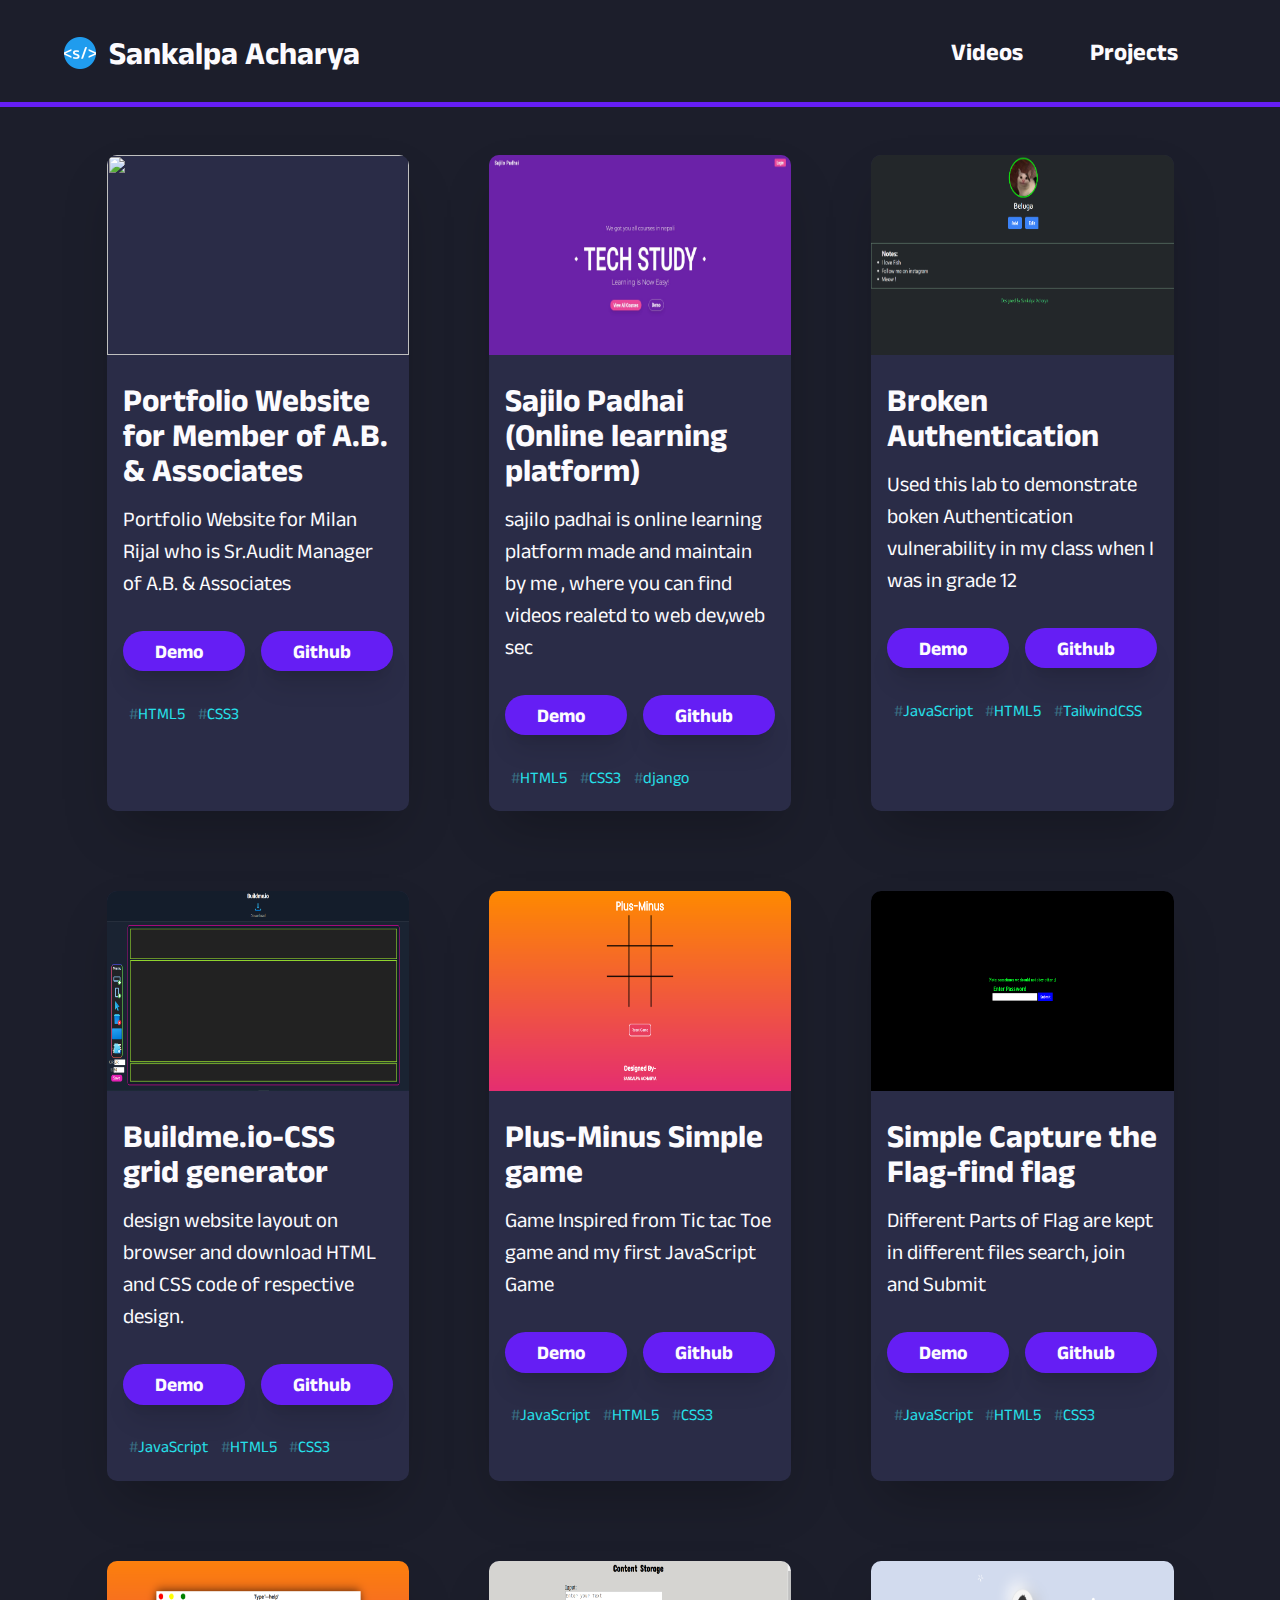
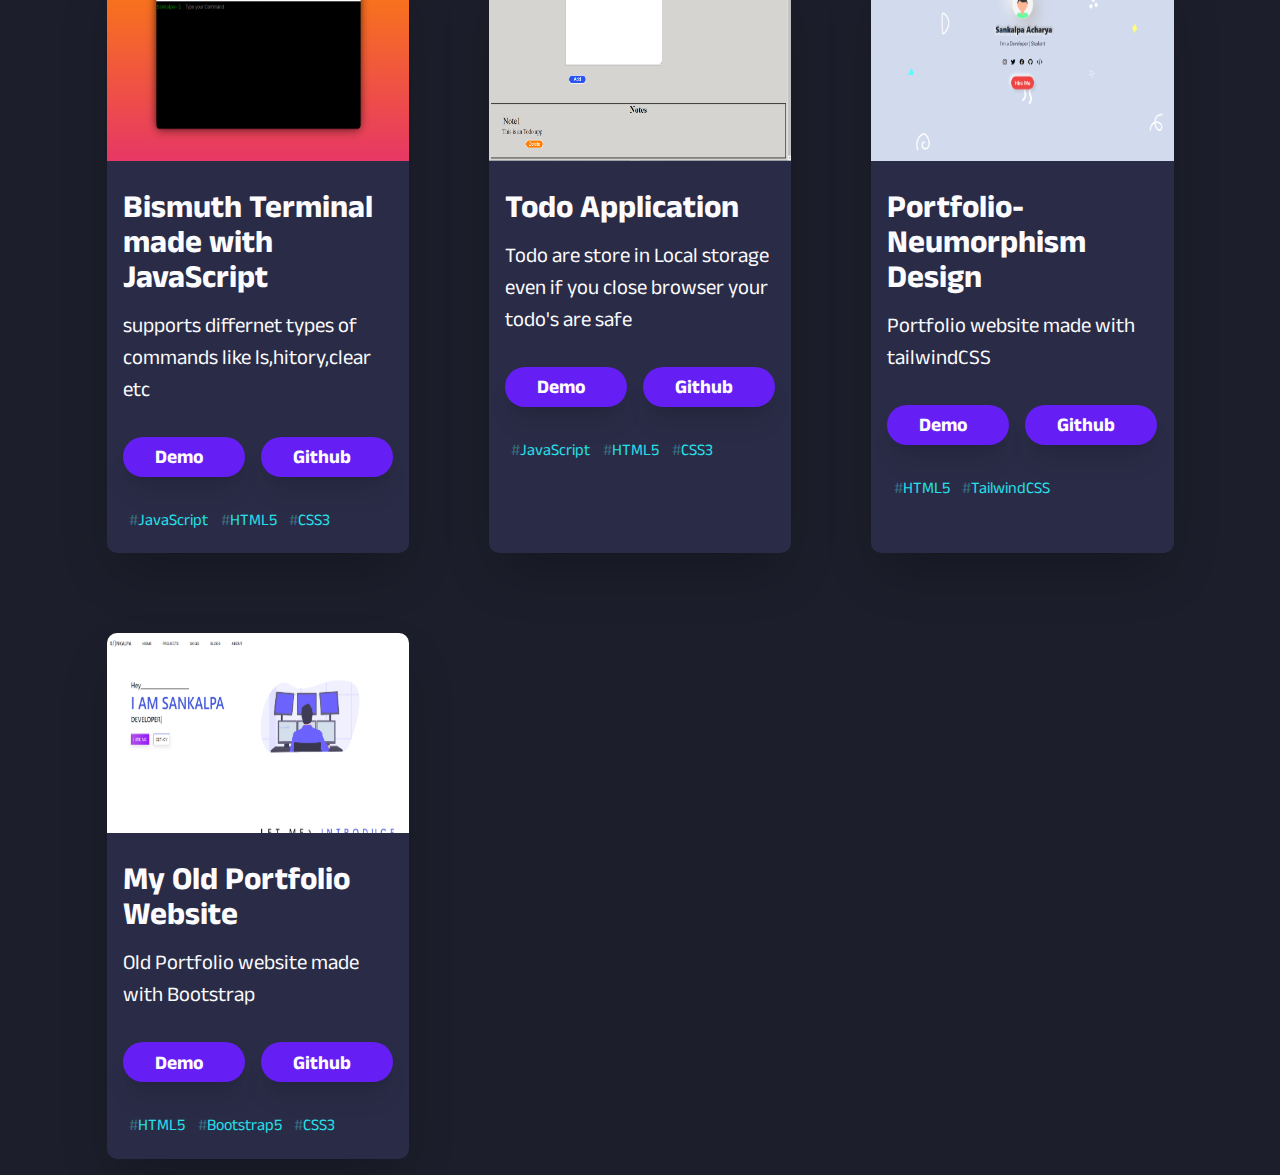
==== project/index.html @ d7b1a9c6 "added project in project section" ====
<!DOCTYPE html>
<html lang="en">

<head>
    <meta charset="UTF-8">
    <meta http-equiv="X-UA-Compatible" content="IE=edge">
    <meta name="viewport" content="width=device-width, initial-scale=1.0">
    <link rel="stylesheet" href="https://cdnjs.cloudflare.com/ajax/libs/font-awesome/6.2.0/css/all.min.css"
        integrity="sha512-xh6O/CkQoPOWDdYTDqeRdPCVd1SpvCA9XXcUnZS2FmJNp1coAFzvtCN9BmamE+4aHK8yyUHUSCcJHgXloTyT2A=="
        crossorigin="anonymous" referrerpolicy="no-referrer" />
        <meta property="og:type" content="website" />
        <meta property="og:url" content="https://sankalpa.info.np" />
        <meta property="og:site_name" content="Sankalpa Acharya" />
        <meta property="og:title" content="Sankalpa Acharya" />
        <meta property="og:description" content="Undergraduate Computer Science and Engineering Student with Experience in Full Stack Web Development and Web Application Penetration Testing. Passionate about DevSecOps, Offensive Security and Data Science." />
        <meta property="og:image" content="sank.jpg" />
    <link rel="shortcut icon" href="../assets/images/favicon.png" type="image/x-icon">
    <link rel="stylesheet" href="../assets/styles/project.css">
    <title>Project | Sankalpa Acharya</title>
</head>

<body>

    <nav class="flex">
      <a href="/" class="link"> <h2 class="title"><img src="../assets/images/favicon.png" alt=""> Sankalpa Acharya</h2></a>

        <ul class="flex">
            <li><a href="https://www.youtube.com/channel/UC6uNC2VHLB-Q4GRjOxS1Etg" target="_blank"
                    class="link title-sm">Videos</a></li>
            <li><a href="/project" class="link title-sm">Projects<i
                        class="fa-solid top-link fa-arrow-up-right-from-square"></i></a></li>
        </ul>

    </nav>

    <main>

        <div class="cards">

            <div class="card">
                <img src="../assets/images/p13.PNG" alt="">
                <div class="description">

                    <h2 class="title">Portfolio Website for Member of A.B. & Associates</h2>
                    <p class="title-sm">Portfolio Website for Milan Rijal who is Sr.Audit Manager of A.B. & Associates</p>
                    <div class="buttons flex">
                        <a href="https://milanrijal.com.np/" target="_blank" class="btn">Demo <i
                                class="fa-sharp fa-solid fa-boxes-stacked"></i></a>
                        <a href="https://github.com/Sankalpa-Acharya/No-Source-For-Privacy" class="btn"
                            target="_blank">Github <i class="fa-brands fa-github"></i></a>
                    </div>
                    <div class="tags flex">
                        <div class="tag"><span>#</span>HTML5</div>
                        <div class="tag"><span>#</span>CSS3</div>
                    </div>
                </div>
            </div>
            <div class="card">
                <img src="../assets/images/p9.PNG" alt="">
                <div class="description">

                    <h2 class="title">Sajilo Padhai (Online learning platform)</h2>
                    <p class="title-sm">sajilo padhai is online learning platform made and maintain by me , where you
                        can find videos realetd to web dev,web sec </p>
                    <div class="buttons flex">
                        <a href="http://sajilopadhaii.herokuapp.com/" target="_blank" class="btn">Demo <i
                                class="fa-sharp fa-solid fa-boxes-stacked"></i></a>
                        <a href="https://github.com/Sankalpa-Acharya/SajiloPadhai/tree/master" class="btn"
                            target="_blank">Github <i class="fa-brands fa-github"></i></a>
                    </div>
                    <div class="tags flex">
                        <div class="tag"><span>#</span>HTML5</div>
                        <div class="tag"><span>#</span>CSS3</div>
                        <div class="tag"><span>#</span>django</div>
                    </div>
                </div>
            </div>
            <div class="card">
                <img src="../assets/images/p10.png" alt="">
                <div class="description">

                    <h2 class="title">Broken Authentication</h2>
                    <p class="title-sm">Used this lab to demonstrate boken Authentication vulnerability in my class when
                        I was in grade 12</p>
                    <div class="buttons flex">
                        <a href="https://randompost12.github.io/idor" class="btn" target="_blank">Demo <i
                                class="fa-sharp fa-solid fa-boxes-stacked"></i></a>
                        <a href="https://github.com/RandomPOST12/idor" class="btn" target="_blank">Github <i
                                class="fa-brands fa-github"></i></a>
                    </div>
                    <div class="tags flex">
                        <div class="tag"><span>#</span>JavaScript</div>
                        <div class="tag"><span>#</span>HTML5</div>
                        <div class="tag"><span>#</span>TailwindCSS</div>
                    </div>
                </div>
            </div>
            <div class="card">
                <img src="../assets/images/p7.PNG" alt="">
                <div class="description">

                    <h2 class="title">Buildme.io-CSS grid generator</h2>
                    <p class="title-sm">design website layout on browser and download HTML and CSS code of respective
                        design. </p>
                    <div class="buttons flex">
                        <a href="https://sankalpa-acharya.github.io/Buildme.io/" class="btn" target="_blank">Demo <i
                                class="fa-sharp fa-solid fa-boxes-stacked"></i></a>
                        <a href="https://github.com/Sankalpa-Acharya/Buildme.io/" class="btn" target="_blank">Github <i
                                class="fa-brands fa-github"></i></a>
                    </div>
                    <div class="tags flex">
                        <div class="tag"><span>#</span>JavaScript</div>
                        <div class="tag"><span>#</span>HTML5</div>
                        <div class="tag"><span>#</span>CSS3</div>
                    </div>
                </div>
            </div>



            <div class="card">
                <img src="../assets/images/p1.PNG" alt="">
                <div class="description">

                    <h2 class="title">Plus-Minus Simple game</h2>
                    <p class="title-sm">Game Inspired from Tic tac Toe game and my first JavaScript Game</p>
                    <div class="buttons flex">
                        <a href="https://sankalpa-acharya.github.io/Plus-Minus/" class="btn" target="_blank">Demo <i
                                class="fa-sharp fa-solid fa-boxes-stacked"></i></a>
                        <a href="https://github.com/Sankalpa-Acharya/Plus-Minus" class="btn" target="_blank">Github <i
                                class="fa-brands fa-github"></i></a>
                    </div>
                    <div class="tags flex">
                        <div class="tag"><span>#</span>JavaScript</div>
                        <div class="tag"><span>#</span>HTML5</div>
                        <div class="tag"><span>#</span>CSS3</div>
                    </div>
                </div>
            </div>

            <div class="card">
                <img src="../assets/images/p4.PNG" alt="">
                <div class="description">

                    <h2 class="title">Simple Capture the Flag-find flag</h2>
                    <p class="title-sm">Different Parts of Flag are kept in different files search, join and Submit
                    </p>
                    <div class="buttons flex">
                        <a href="https://sankalpa-acharya.github.io/challenGe/" class="btn" target="_blank">Demo <i
                                class="fa-sharp fa-solid fa-boxes-stacked"></i></a>
                        <a href="https://github.com/Sankalpa-Acharya/ChallenGe" class="btn" target="_blank">Github <i
                                class="fa-brands fa-github"></i></a>
                    </div>
                    <div class="tags flex">
                        <div class="tag"><span>#</span>JavaScript</div>
                        <div class="tag"><span>#</span>HTML5</div>
                        <div class="tag"><span>#</span>CSS3</div>
                    </div>
                </div>
            </div>
            <div class="card">
                <img src="../assets/images/p5.PNG" alt="">
                <div class="description">

                    <h2 class="title">Bismuth Terminal made with JavaScript</h2>
                    <p class="title-sm">supports differnet types of commands like ls,hitory,clear etc </p>
                    <div class="buttons flex">
                        <a href="https://randompost12.github.io/website/terminal/console.html" class="btn" target="_blank">Demo <i
                                class="fa-sharp fa-solid fa-boxes-stacked"></i></a>
                        <a href="https://github.com/RandomPOST12/website/tree/master/terminal" class="btn"
                            target="_blank">Github <i class="fa-brands fa-github"></i></a>
                    </div>
                    <div class="tags flex">
                        <div class="tag"><span>#</span>JavaScript</div>
                        <div class="tag"><span>#</span>HTML5</div>
                        <div class="tag"><span>#</span>CSS3</div>
                    </div>
                </div>
            </div>
            <div class="card">
                <img src="../assets/images/p6.PNG" alt="">
                <div class="description">

                    <h2 class="title">Todo Application</h2>
                    <p class="title-sm">Todo are store in Local storage  even if you close browser your todo's are safe
                    </p>
                    <div class="buttons flex">
                        <a href="https://randompost12.github.io/website/Work/todo/index.html" class="btn" target="_blank">Demo <i
                                class="fa-sharp fa-solid fa-boxes-stacked"></i></a>
                        <a href="https://github.com/RandomPOST12/website/tree/master/Work/todo" class="btn"
                            target="_blank">Github <i class="fa-brands fa-github"></i></a>
                    </div>
                    <div class="tags flex">
                        <div class="tag"><span>#</span>JavaScript</div>
                        <div class="tag"><span>#</span>HTML5</div>
                        <div class="tag"><span>#</span>CSS3</div>
                    </div>
                </div>
            </div>
            <div class="card">
                <img src="../assets/images/p11.png" alt="">
                <div class="description">

                    <h2 class="title">Portfolio-Neumorphism Design</h2>
                    <p class="title-sm">Portfolio website made with tailwindCSS </p>
                    <div class="buttons flex">
                        <a href="https://randompost12.github.io/tw1/" class="btn" target="_blank">Demo <i
                                class="fa-sharp fa-solid fa-boxes-stacked"></i></a>
                        <a href="https://github.com/RandomPOST12/tw1" class="btn" target="_blank">Github <i
                                class="fa-brands fa-github"></i></a>
                    </div>
                    <div class="tags flex">
                        <div class="tag"><span>#</span>HTML5</div>
                        <div class="tag"><span>#</span>TailwindCSS</div>
                    </div>
                </div>
            </div>
            <div class="card">
                <img src="../assets/images/p12.png" alt="">
                <div class="description">

                    <h2 class="title">My Old Portfolio Website</h2>
                    <p class="title-sm">Old Portfolio website made with Bootstrap </p>
                    <div class="buttons flex">
                        <a href="https://randompost12.github.io/website/" class="btn" target="_blank">Demo <i
                                class="fa-sharp fa-solid fa-boxes-stacked"></i></a>
                        <a href="https://github.com/RandomPOST12/website/" class="btn" target="_blank">Github <i
                                class="fa-brands fa-github"></i></a>
                    </div>
                    <div class="tags flex">
                        <div class="tag"><span>#</span>HTML5</div>
                        <div class="tag"><span>#</span>Bootstrap5</div>
                        <div class="tag"><span>#</span>CSS3</div>
                    </div>
                </div>
            </div>

        </div>

    </main>

</body>

</html>
---- assets/styles/project.css ----
@import url('https://fonts.googleapis.com/css2?family=Anek+Latin:wght@300&display=swap');

* {
    margin: 0;
    padding: 0;
    box-sizing: border-box;
}

::-webkit-scrollbar {
    width: 5px;
    border-radius: 20px;
    background-color: rgba(128, 128, 128, 0.384);
    height: 40px;
  }

:root {

    --primary-color: #1c1e2b;
    --yellow: #febc2e;
    --dyellow: #c68b0c;
    --cyan: #26e0ea;
    --dcyan: #59edf52a;
    --blue: #651ef4;
    --dblue: #5815de;
    --white: #fcfbfe;
    --dwhite: #b8b8b9;
    --primary-bg: #2a2c47;
    --font1: 'Anek Latin', sans-serif;
    --box-shadow-xl: 0 25px 50px -12px rgb(0 0 0 / 0.25);
    --box-shadow-lg: 0 20px 25px -5px rgb(0 0 0 / 0.1), 0 8px 10px -6px rgb(0 0 0 / 0.1);
    --box-shadow-sm: 0 10px 15px -3px rgb(0 0 0 / 0.1), 0 4px 6px -4px rgb(0 0 0 / 0.1);
    
}

body {
    display: grid;
    grid-template-rows: auto 1fr auto;
    background-color: var(--primary-color);
    font-family: var(--font1);
    color: var(--white);
}

.img-small {
    width: 50px;
    height: 50px;
}

.link {
    text-decoration: none;
    color: var(--white);
    transition: .2s ease-in-out;
}

.link:hover {
    color: var(--dwhite);
}

i {
    margin-left: 10px;
}

.flex {
    display: flex;
}

.flex-col {
    flex-direction: column;
}

.title {
    font-size: 2rem;
    font-weight: bolder;
}

.highlight {
    border-radius: 5px;
    border-bottom: 2px dotted magenta;
}

.highlight::before {
    content: " ";
    position: absolute;
    background: #ffd500;
    transform: rotate(2deg);
    top: -1px;
    left: -1px;
    border-radius: 20% 25% 20% 24%
}
.buttons{
    display: flex;
    gap: 1rem;
}

.btn {
    background-color: var(--blue);
    padding: .6rem 2rem;
    border-radius: 1.5rem;
    box-shadow: 0 20px 25px -5px rgb(0 0 0 / 0.1), 0 8px 10px -6px rgb(0 0 0 / 0.1);
    font-weight: bold;
    text-decoration: none;
    color: var(--white);
    display: flex;
    align-items: center;
    margin-top: 1rem;
    font-size: 1.2rem;
    transition: .3s ease-in-out;
}

.btn:hover {
    background-color: var(--dblue);
}

.btn-2 {
    border: 3px solid var(--blue);
    padding: .3rem 1rem;
    border-radius: 20px;
    text-decoration: none;
    color: var(--white);
    text-align: center;
    transition: .3s ease-in-out;
    box-shadow: 0 10px 15px -3px rgb(0 0 0 / 0.1), 0 4px 6px -4px rgb(0 0 0 / 0.1);
    margin-right: 1rem;
    margin-top: .6rem;
}

.btn-2:hover {
    background-color: var(--blue);
}

.title-sm {
    font-size: 1.5rem;
}

.yellow {
    color: var(--yellow);
}

.w-60 {
    width: 60%;
}

nav {
    justify-content: space-between;
    padding: 2rem 4rem;
    align-items: center;
    border-bottom: 5px solid var(--blue);
}

nav img {
    position: relative;
    top: 5px;
    margin-right: .4rem;
}

ul>li {
    list-style-type: none;
    margin: 0 2.1rem;
    font-weight: bold;
}

.top-link {
    font-size: 17px;
    color: var(--dwhite);
    margin-left: 4px;
    transition: .2s ease-in-out;
}

.link:hover .top-link {
    color: var(--white);

}

main {
    display: flex;
    justify-content: center;
}

.cards {
    display: grid;
    grid-template-columns: repeat(auto-fit, minmax(300px, 1fr));
    margin-top: 2rem;
    gap: 3rem;
}

.cards .card {
    border-radius: 10px;
    margin: 1rem;
    background-color: var(--primary-bg);
    box-shadow: var(--box-shadow-xl);
    transition: transform .3s;
    width: fit-content;
}

.card:hover {
    transform: translateY(-3px);
}

.card .description {
    padding: 1.5rem 1rem;
}

.card p {
    font-size: 1.3rem;
    line-height: 2rem;
    margin: 1rem 0;
}

.card img {
    width: 100%;
    height: 200px;
    border-top-left-radius: 10px;
    border-top-right-radius: 10px;
}

.card .tags {
    margin-top: 2rem;
    width: 100%;
}

.tags .tag {
    padding: .1rem .4rem;
    border-radius: 5px;
    color: var(--cyan);
    transition: .2s ease-in-out;
    cursor: pointer;
    border-radius: 10px;
}

.tag:hover {
    background-color: var(--dcyan);

}

.tag span {
    color: #59edf55b;
}

@media only screen and (max-width: 1250px) {

    nav ul {
        display: none !important;
    }

    nav {
        padding: 2rem 1.5rem;
    }

    .cards {
        width: 95%;
    }


}
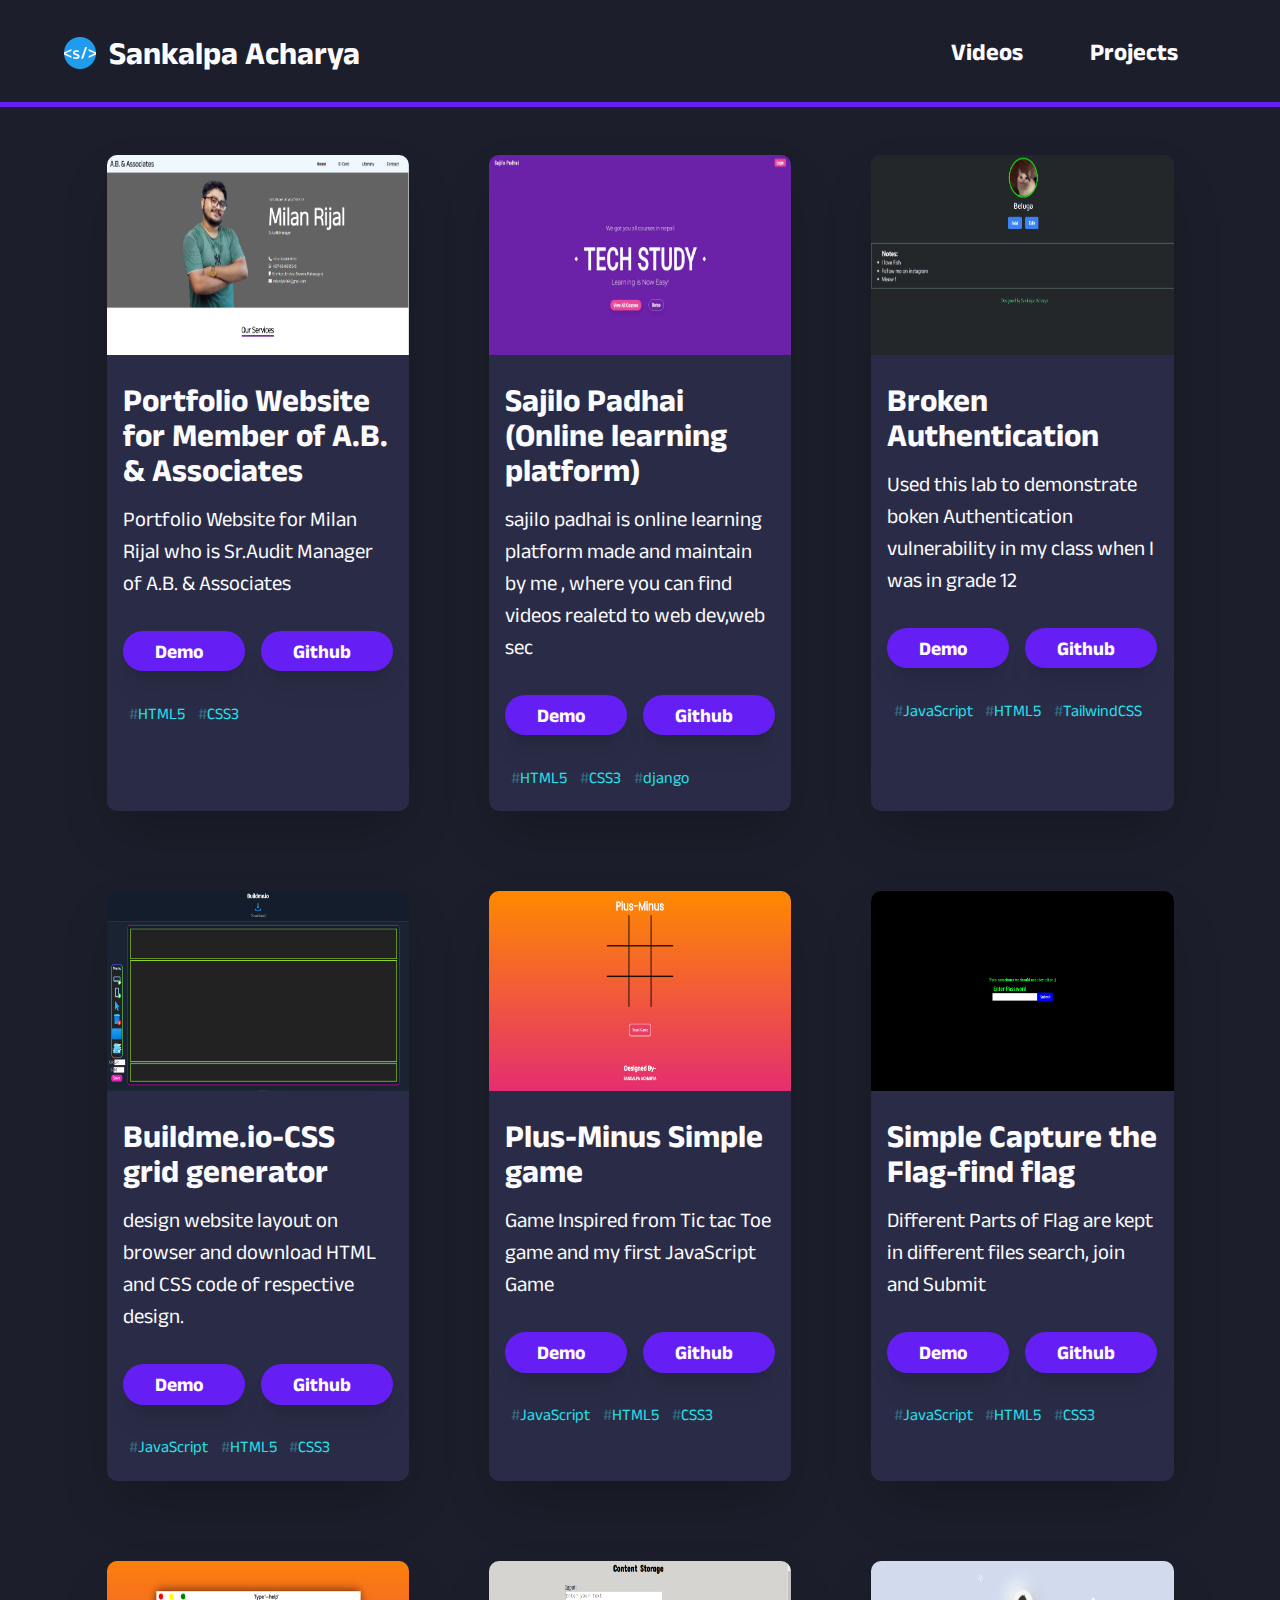
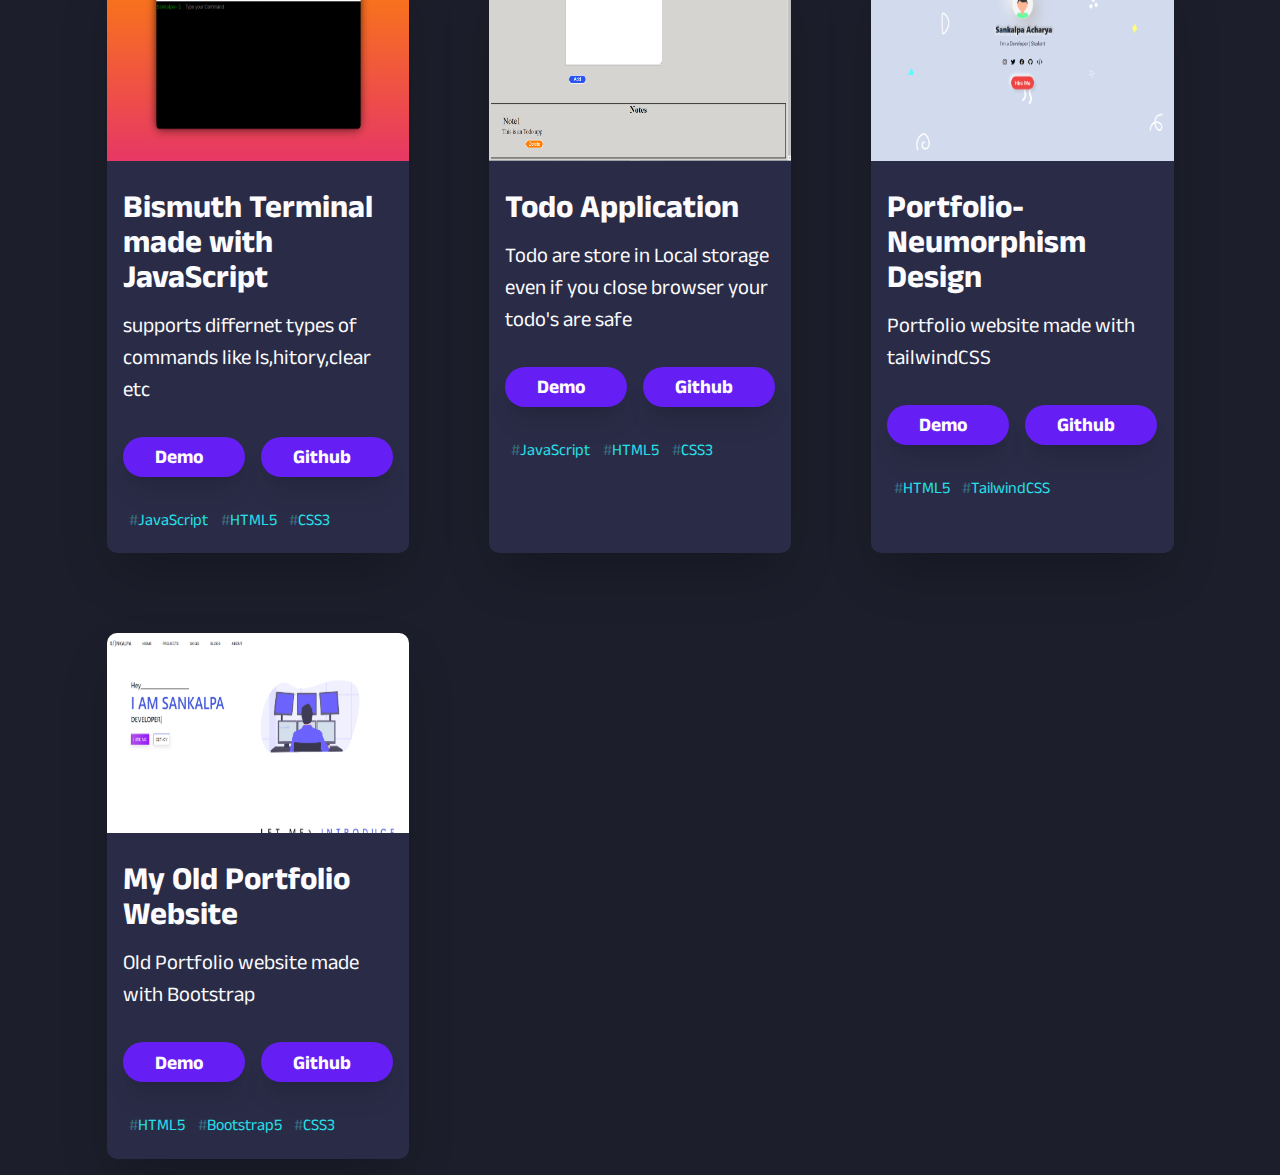
==== commit 0fe36d0d: "fixed file extension" ====
--- a/project/index.html
+++ b/project/index.html
@@ -38,7 +38,7 @@
         <div class="cards">
 
             <div class="card">
-                <img src="../assets/images/p13.PNG" alt="">
+                <img src="../assets/images/p13.png" alt="">
                 <div class="description">
 
                     <h2 class="title">Portfolio Website for Member of A.B. & Associates</h2>
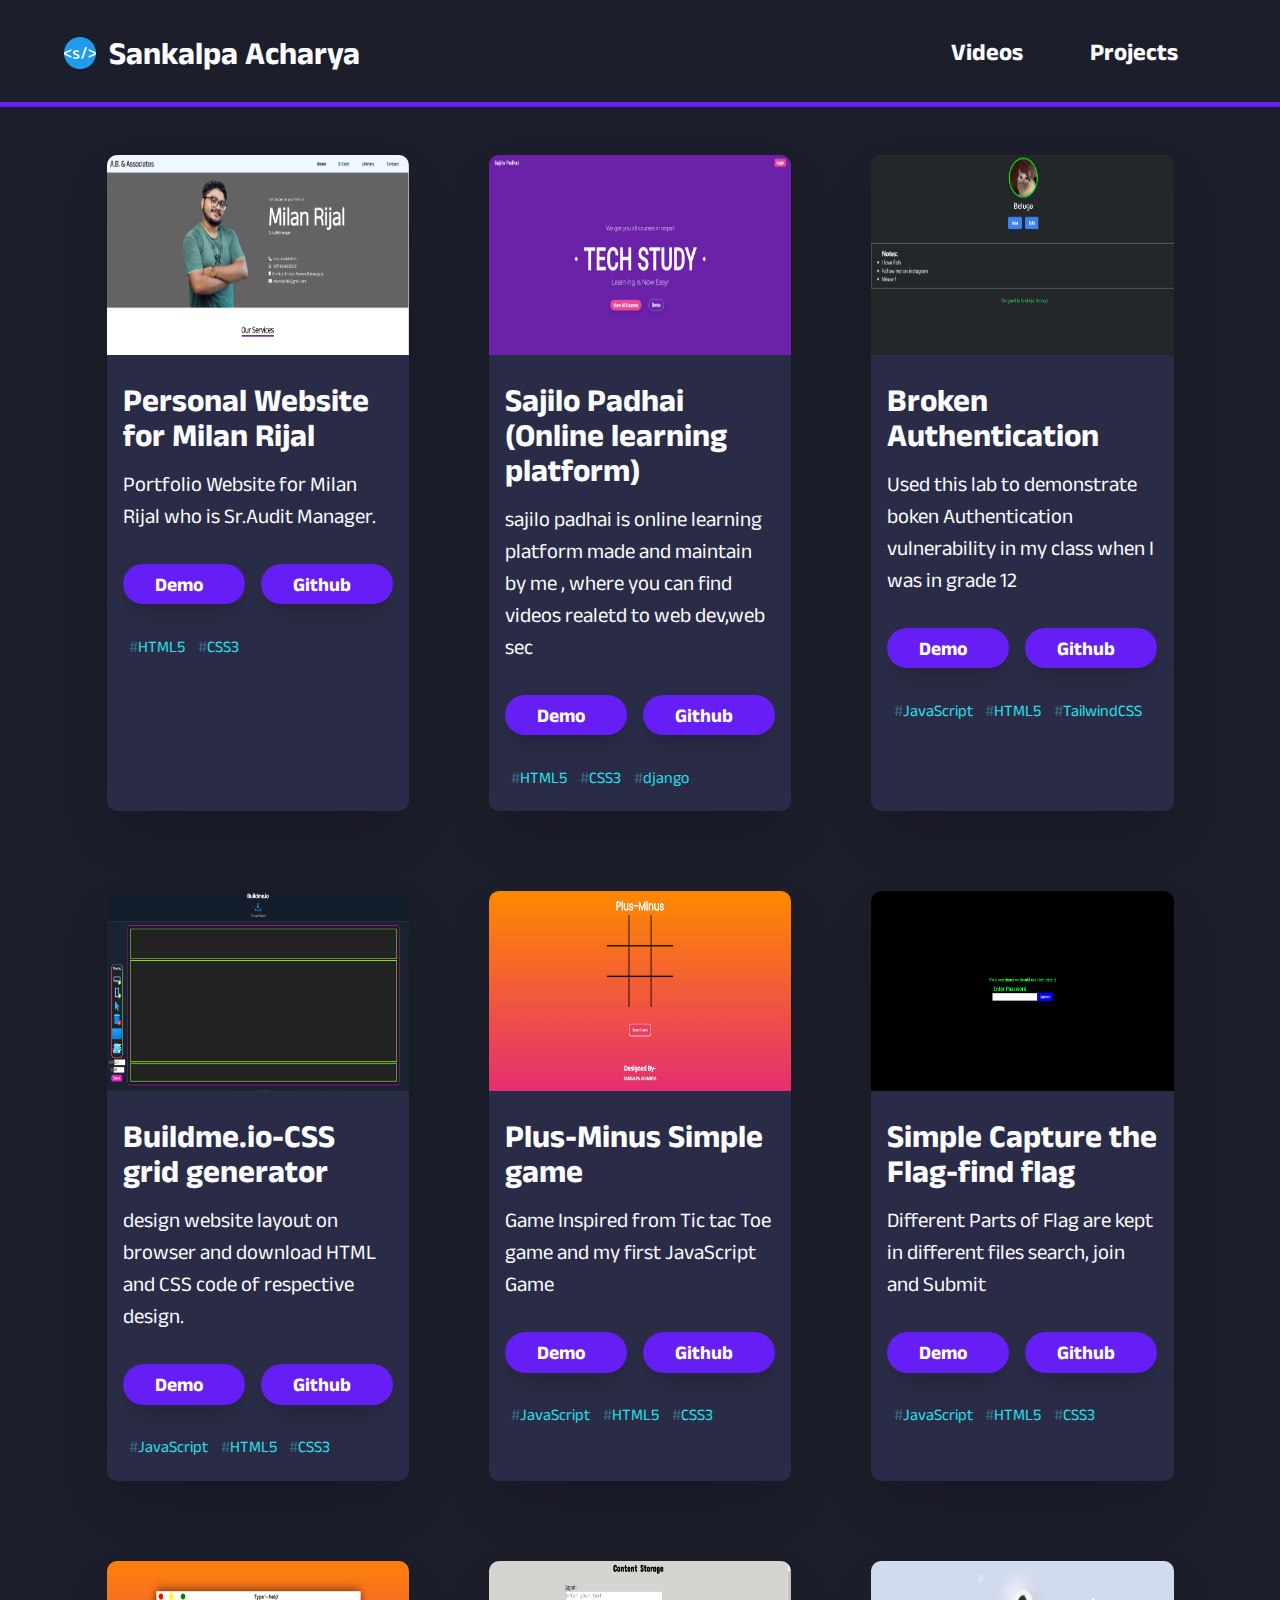
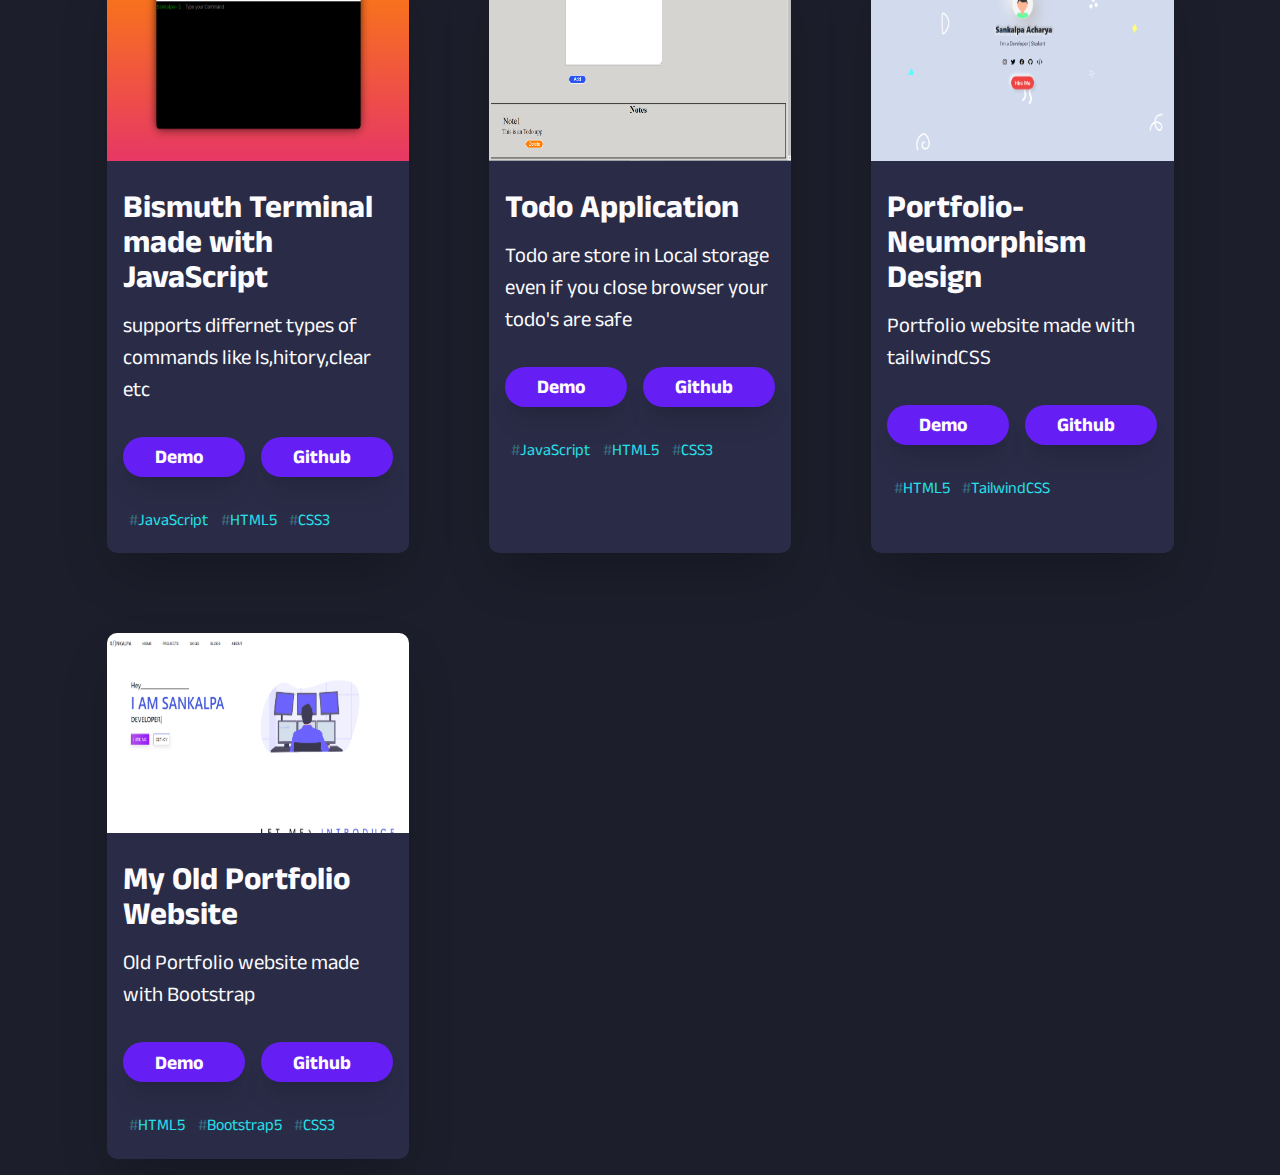
==== commit 50315896: "Update index.html" ====
--- a/project/index.html
+++ b/project/index.html
@@ -41,8 +41,8 @@
                 <img src="../assets/images/p13.png" alt="">
                 <div class="description">
 
-                    <h2 class="title">Portfolio Website for Member of A.B. & Associates</h2>
-                    <p class="title-sm">Portfolio Website for Milan Rijal who is Sr.Audit Manager of A.B. & Associates</p>
+                    <h2 class="title">Personal Website for Milan Rijal</h2>
+                    <p class="title-sm">Portfolio Website for Milan Rijal who is Sr.Audit Manager.</p>
                     <div class="buttons flex">
                         <a href="https://milanrijal.com.np/" target="_blank" class="btn">Demo <i
                                 class="fa-sharp fa-solid fa-boxes-stacked"></i></a>
@@ -241,4 +241,4 @@
 
 </body>
 
-</html>+</html>
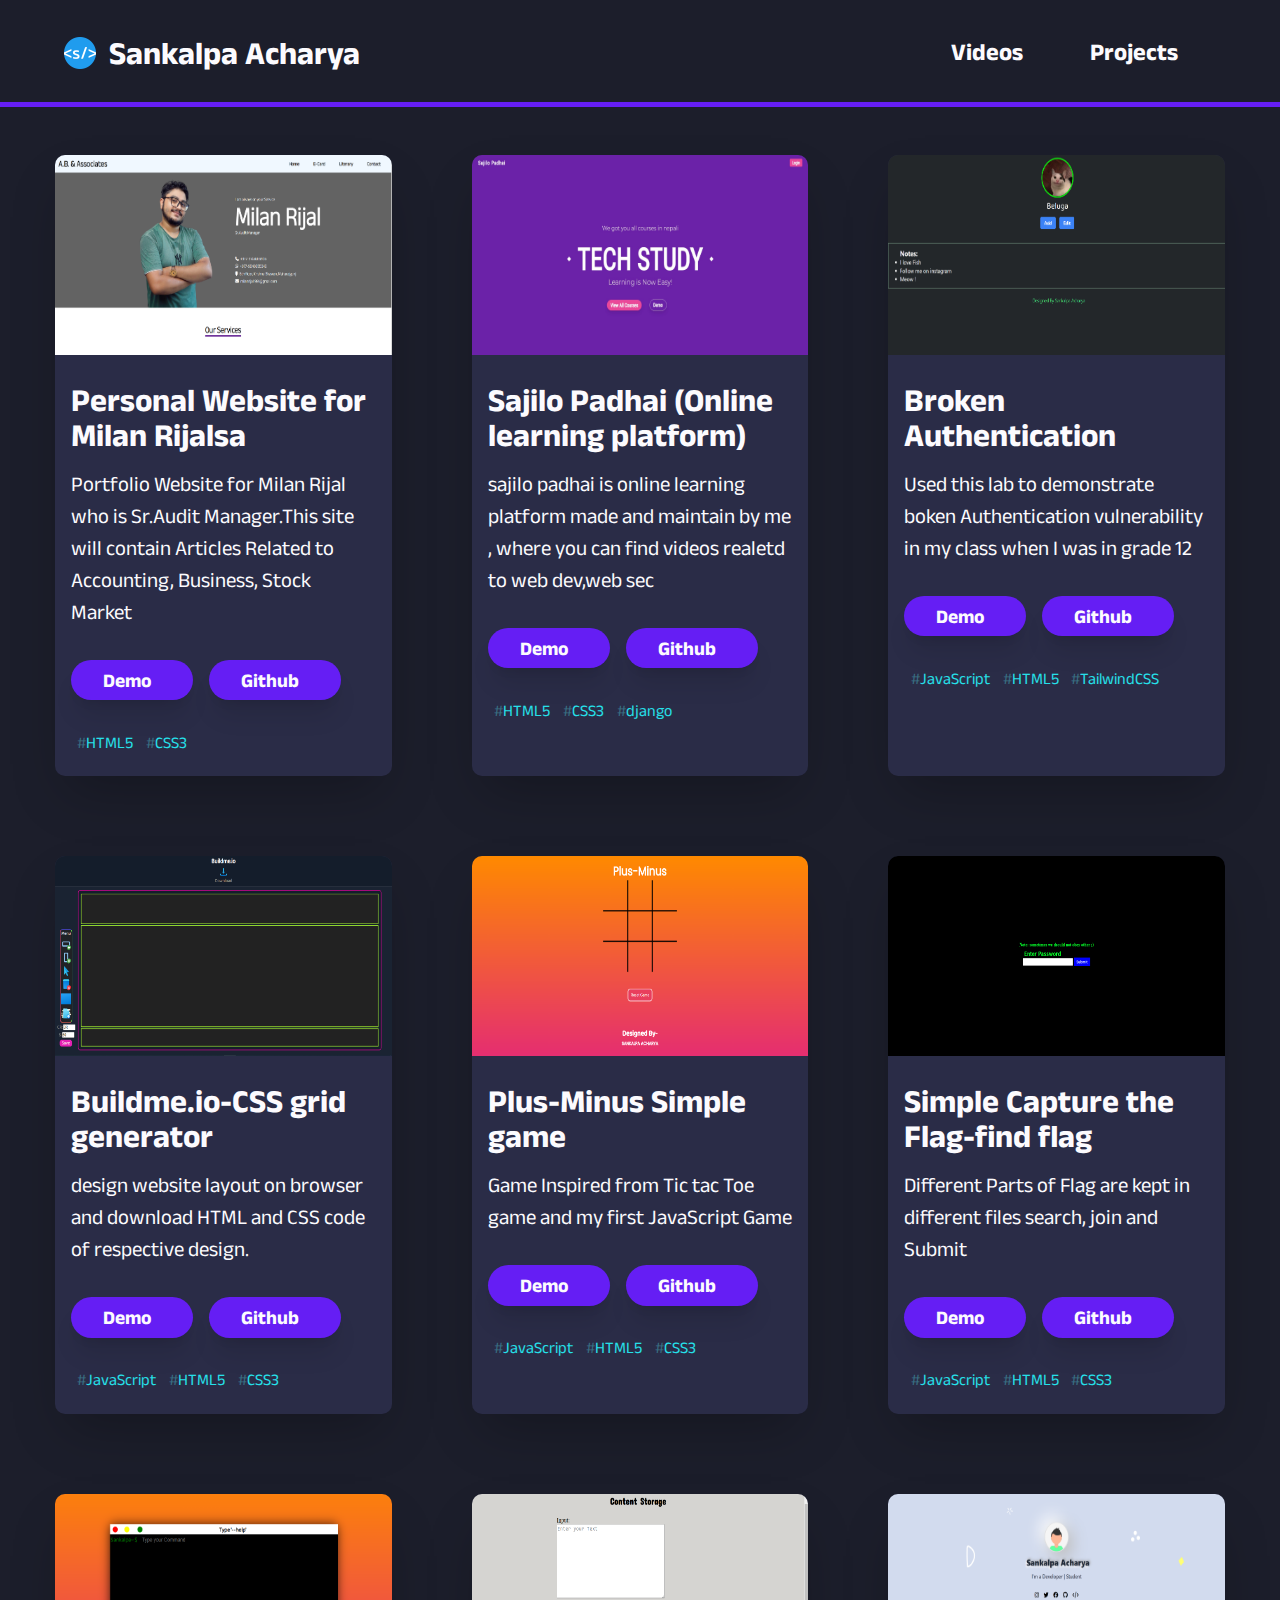
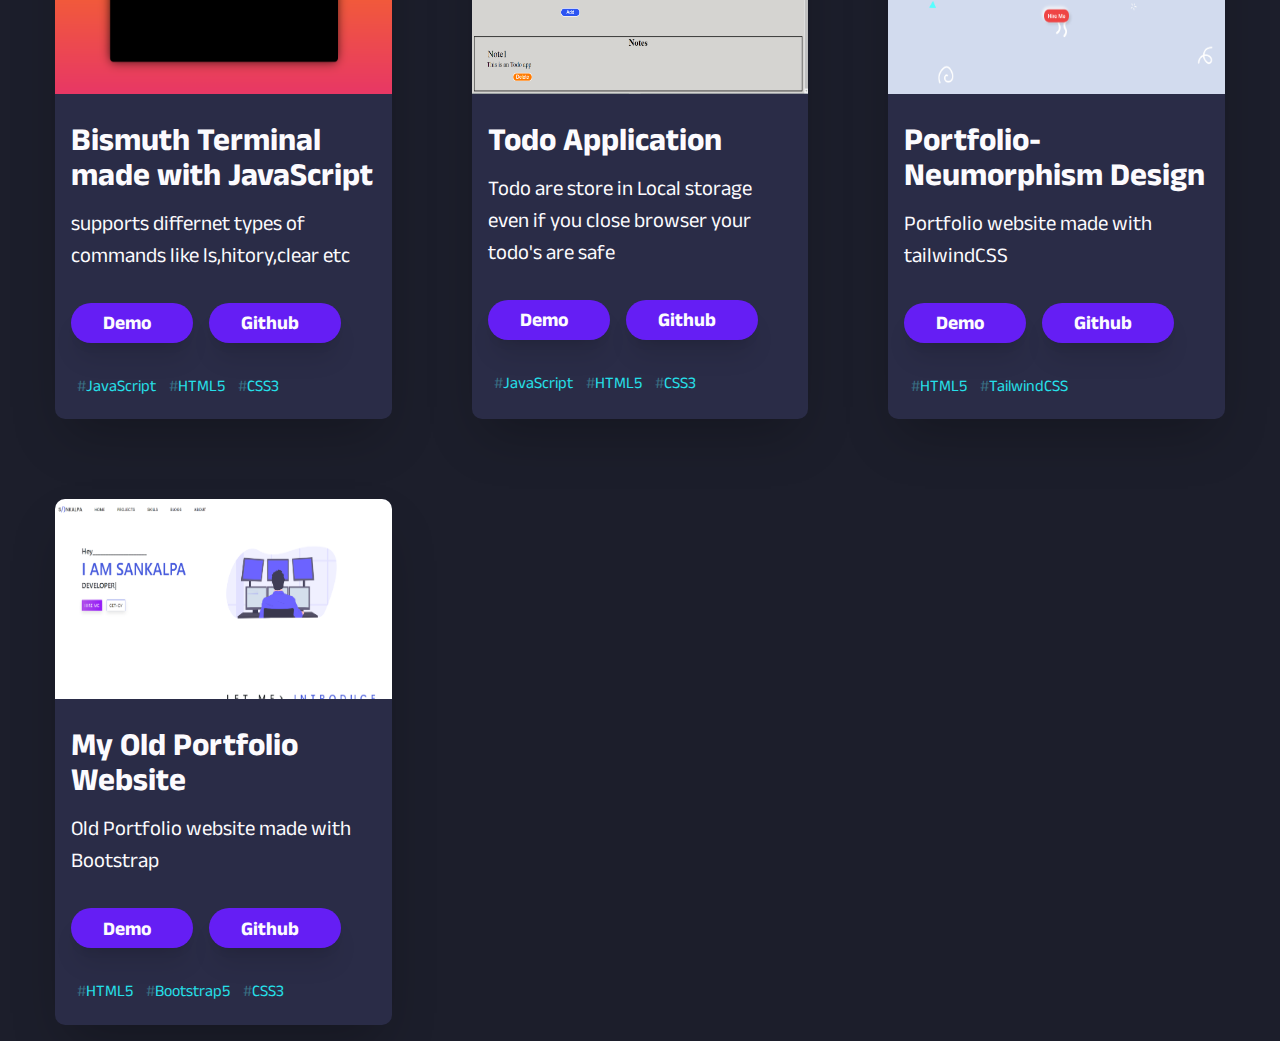
==== commit abee7b03: "Update index.html" ====
--- a/project/index.html
+++ b/project/index.html
@@ -41,8 +41,8 @@
                 <img src="../assets/images/p13.png" alt="">
                 <div class="description">
 
-                    <h2 class="title">Personal Website for Milan Rijal</h2>
-                    <p class="title-sm">Portfolio Website for Milan Rijal who is Sr.Audit Manager.</p>
+                    <h2 class="title">Personal Website for Milan Rijalsa</h2>
+                    <p class="title-sm">Portfolio Website for Milan Rijal who is Sr.Audit Manager.This site will contain Articles Related to Accounting, Business, Stock Market</p>
                     <div class="buttons flex">
                         <a href="https://milanrijal.com.np/" target="_blank" class="btn">Demo <i
                                 class="fa-sharp fa-solid fa-boxes-stacked"></i></a>
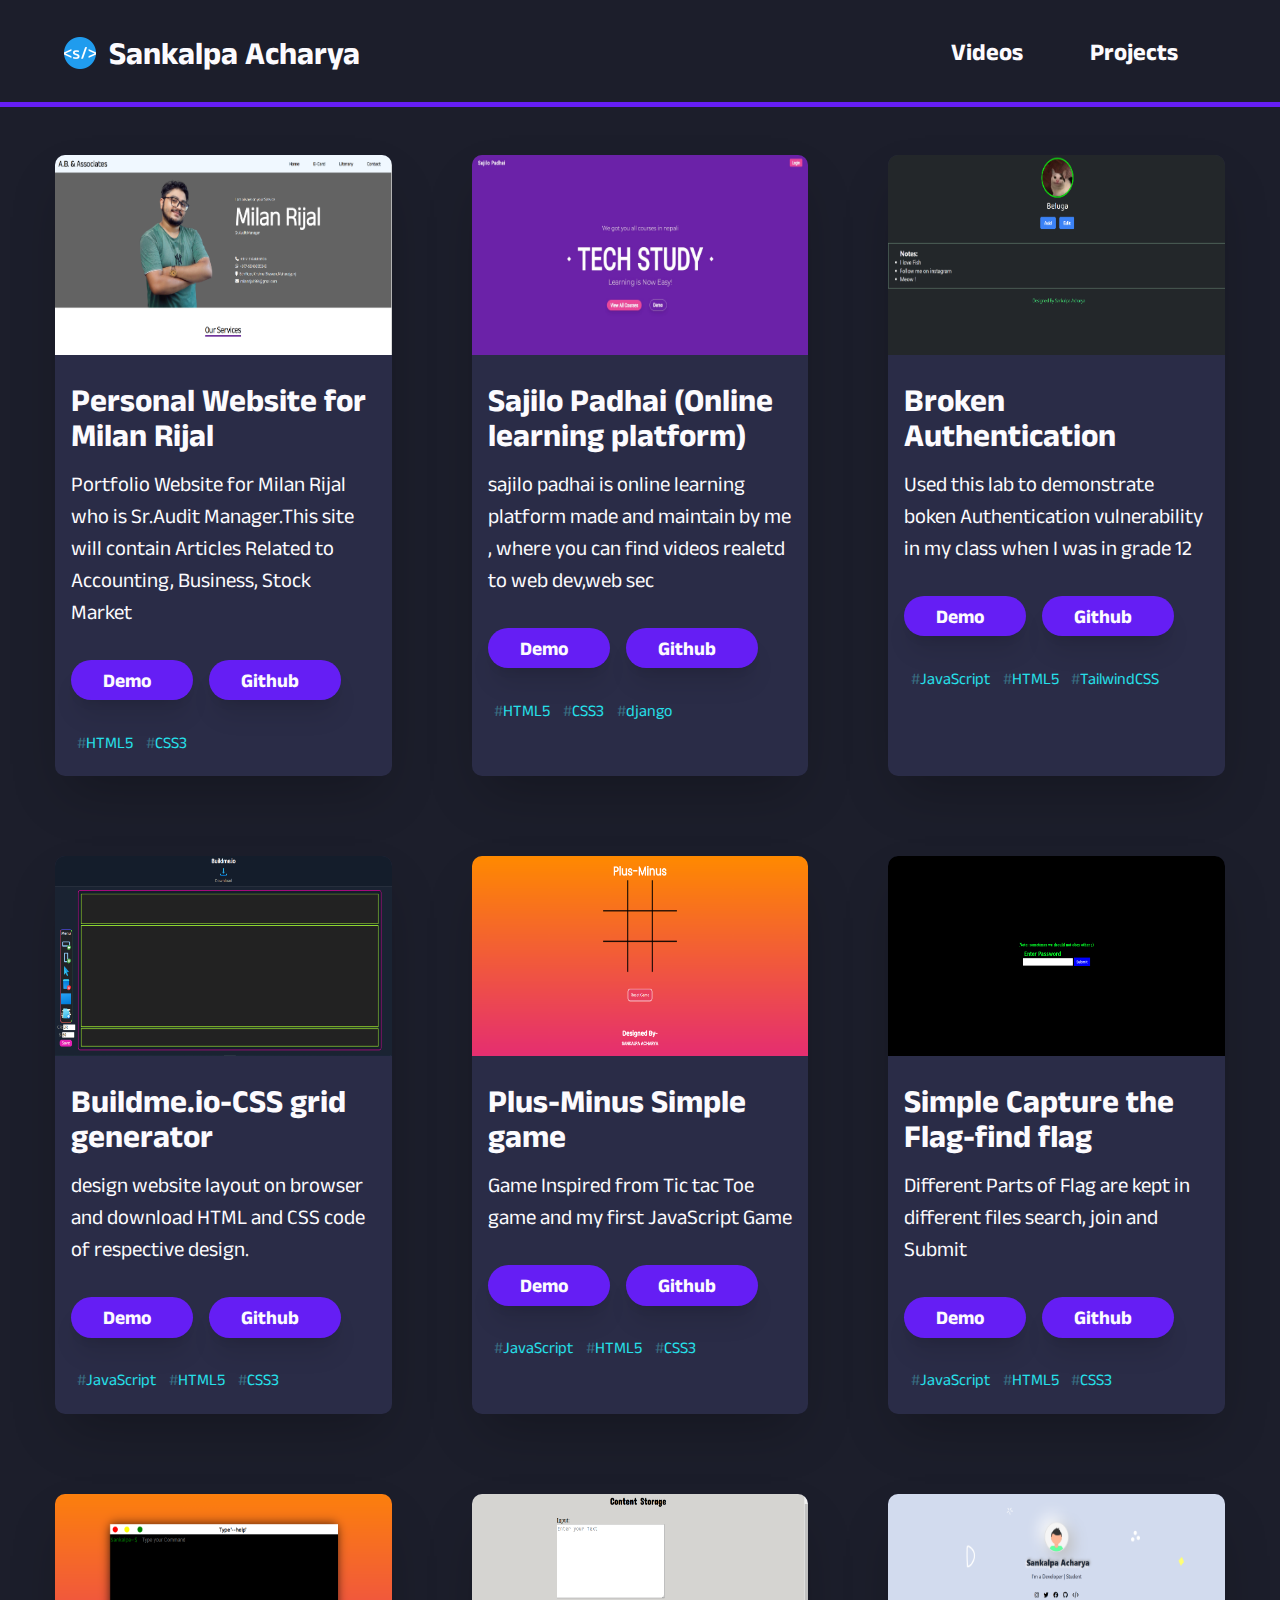
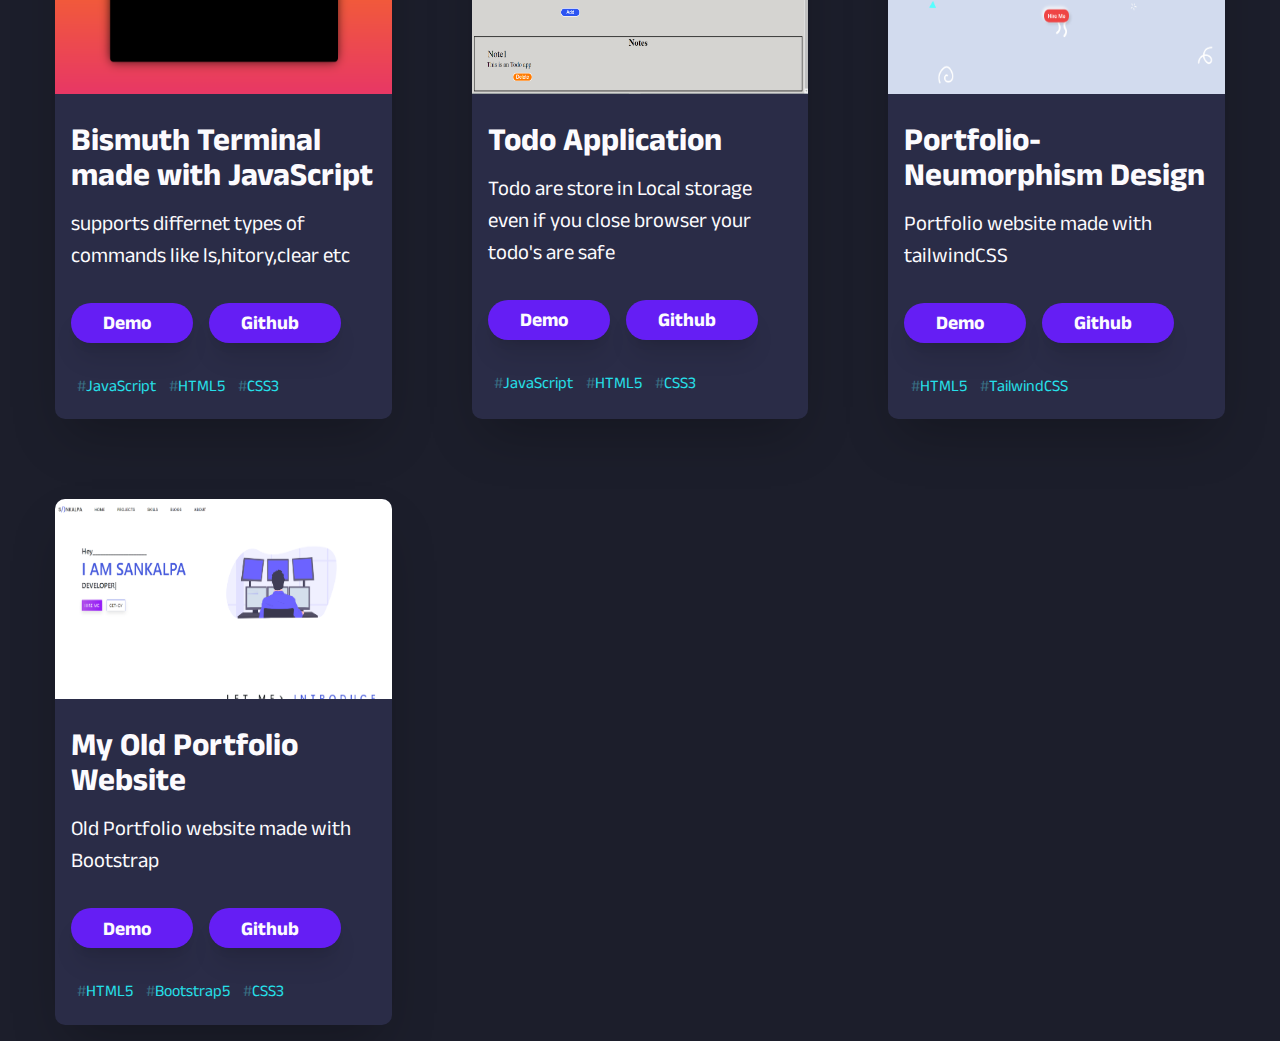
==== commit 41fa6193: "Update index.html" ====
--- a/project/index.html
+++ b/project/index.html
@@ -41,7 +41,7 @@
                 <img src="../assets/images/p13.png" alt="">
                 <div class="description">
 
-                    <h2 class="title">Personal Website for Milan Rijalsa</h2>
+                    <h2 class="title">Personal Website for Milan Rijal</h2>
                     <p class="title-sm">Portfolio Website for Milan Rijal who is Sr.Audit Manager.This site will contain Articles Related to Accounting, Business, Stock Market</p>
                     <div class="buttons flex">
                         <a href="https://milanrijal.com.np/" target="_blank" class="btn">Demo <i
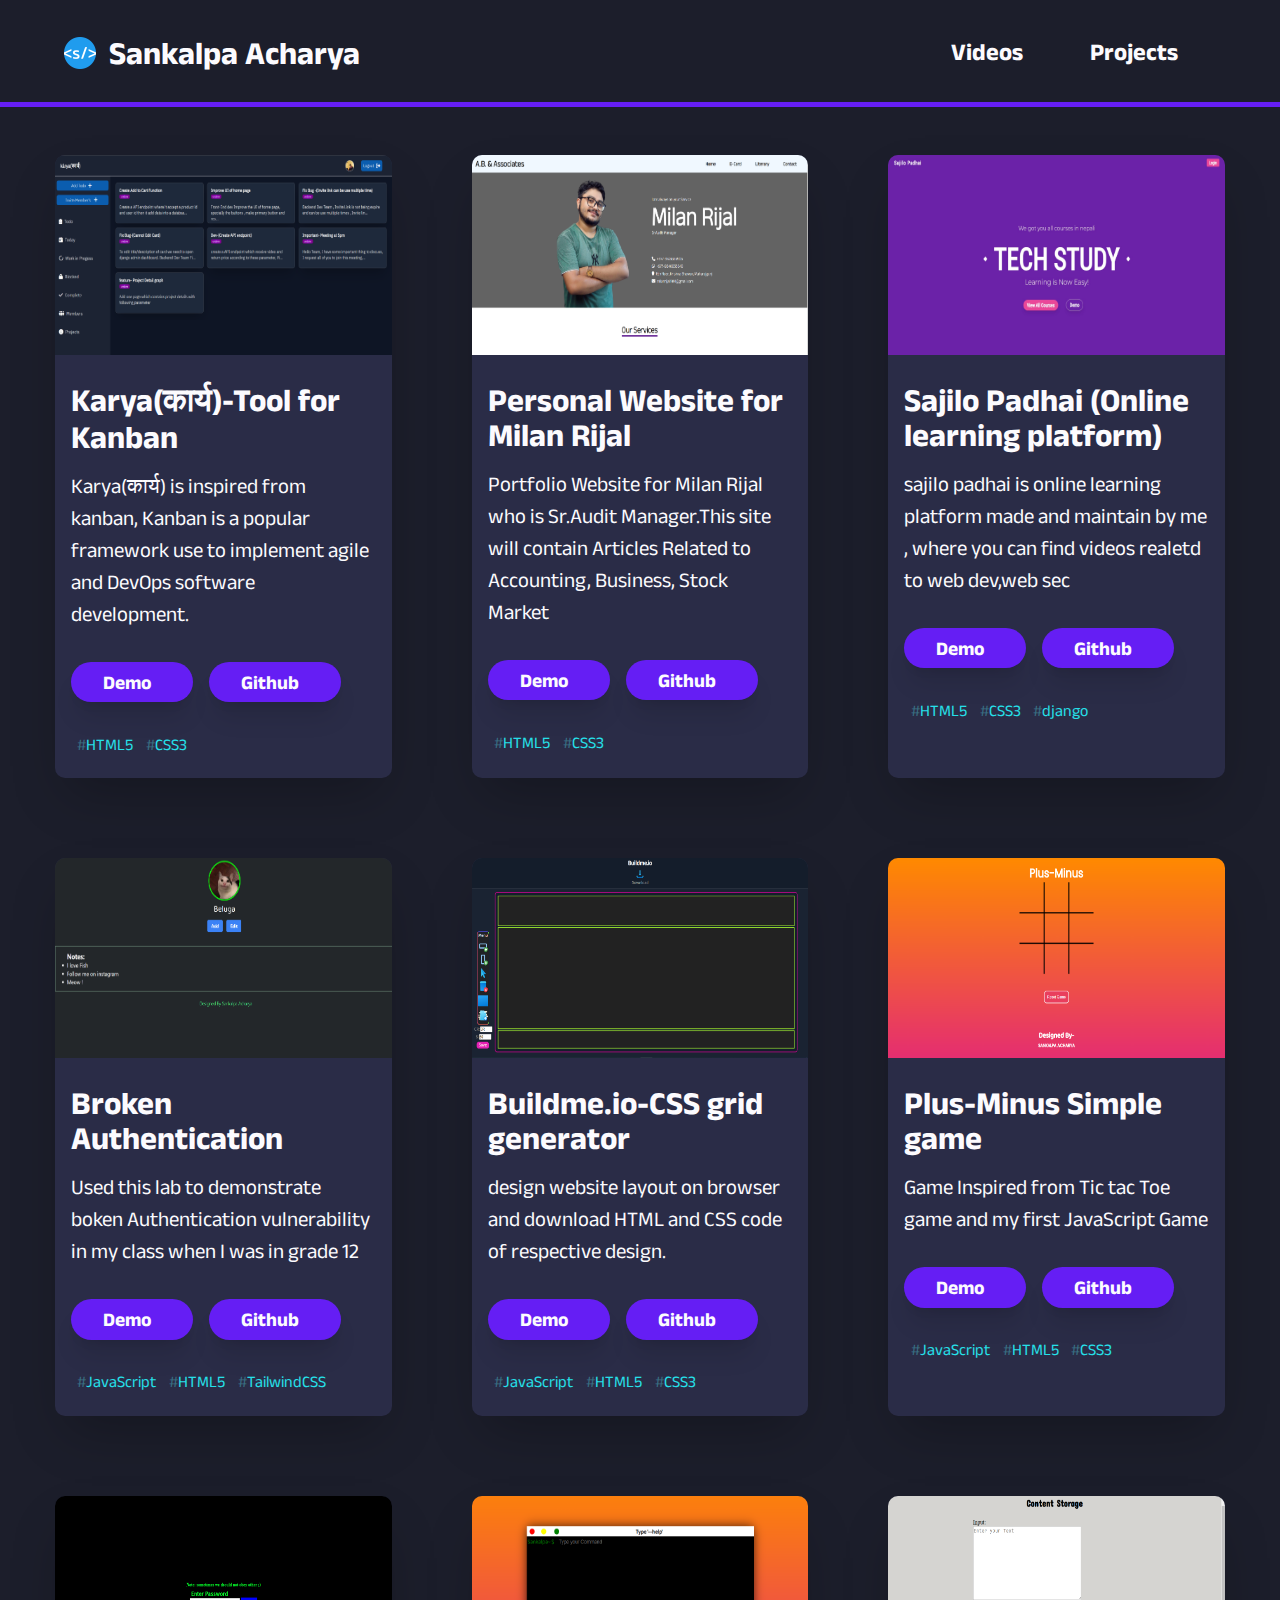
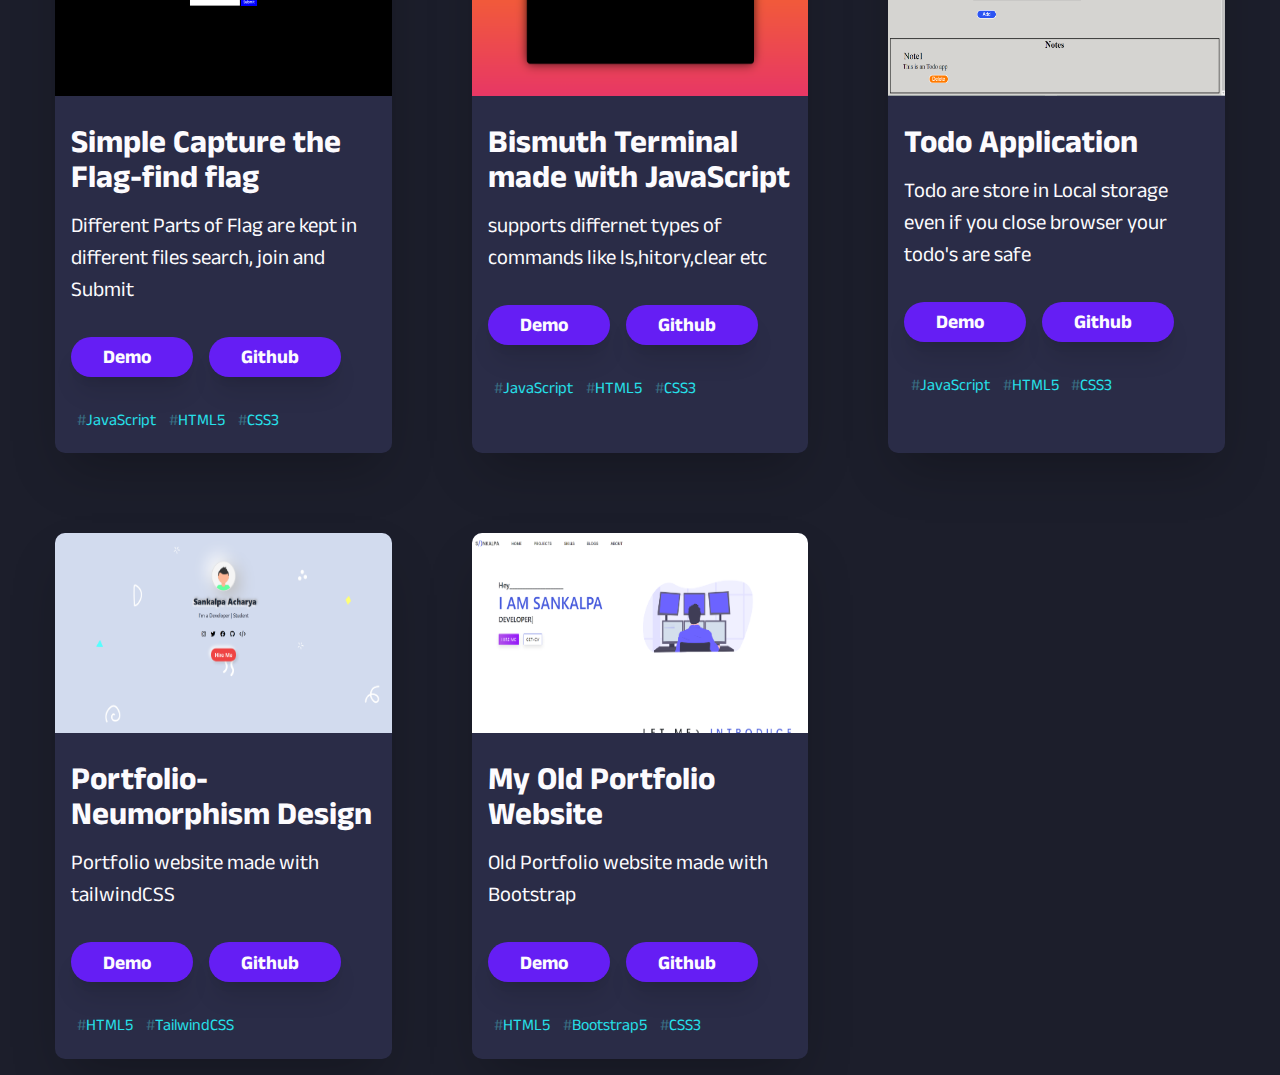
==== commit 743c0f14: "Added karya Project in /project" ====
--- a/project/index.html
+++ b/project/index.html
@@ -38,6 +38,25 @@
         <div class="cards">
 
             <div class="card">
+                <img src="../assets/images/p14.png" alt="">
+                <div class="description">
+
+                    <h2 class="title">Karya(कार्य)-Tool for Kanban</h2>
+                    <p class="title-sm">Karya(कार्य) is inspired from kanban, Kanban is a popular framework use to implement agile and DevOps software development.</p>
+                    <div class="buttons flex">
+                        <a href="https://milanrijal.com.np/" target="_blank" class="btn">Demo <i
+                                class="fa-sharp fa-solid fa-boxes-stacked"></i></a>
+                        <a href="https://github.com/Sankalpa-Acharya/No-Source-For-Privacy" class="btn"
+                            target="_blank">Github <i class="fa-brands fa-github"></i></a>
+                    </div>
+                    <div class="tags flex">
+                        <div class="tag"><span>#</span>HTML5</div>
+                        <div class="tag"><span>#</span>CSS3</div>
+                    </div>
+                </div>
+            </div>
+
+            <div class="card">
                 <img src="../assets/images/p13.png" alt="">
                 <div class="description">
 
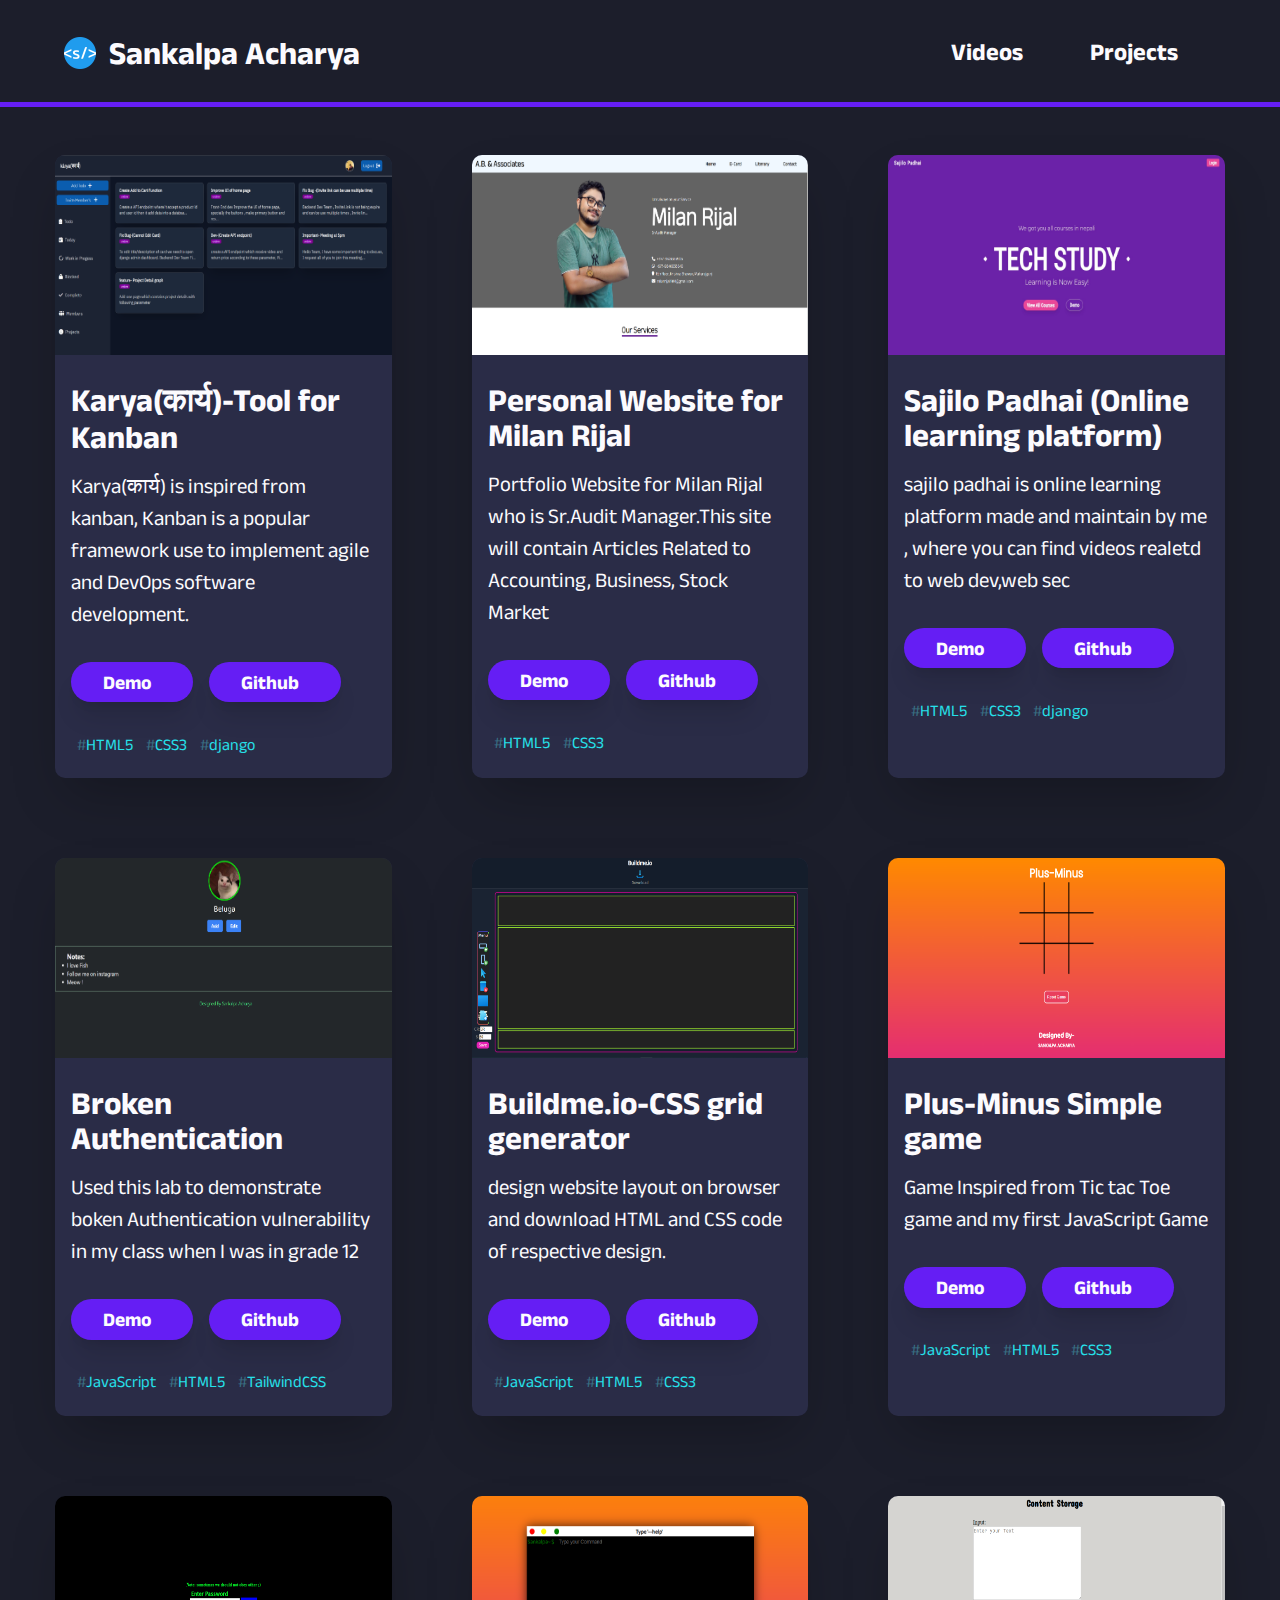
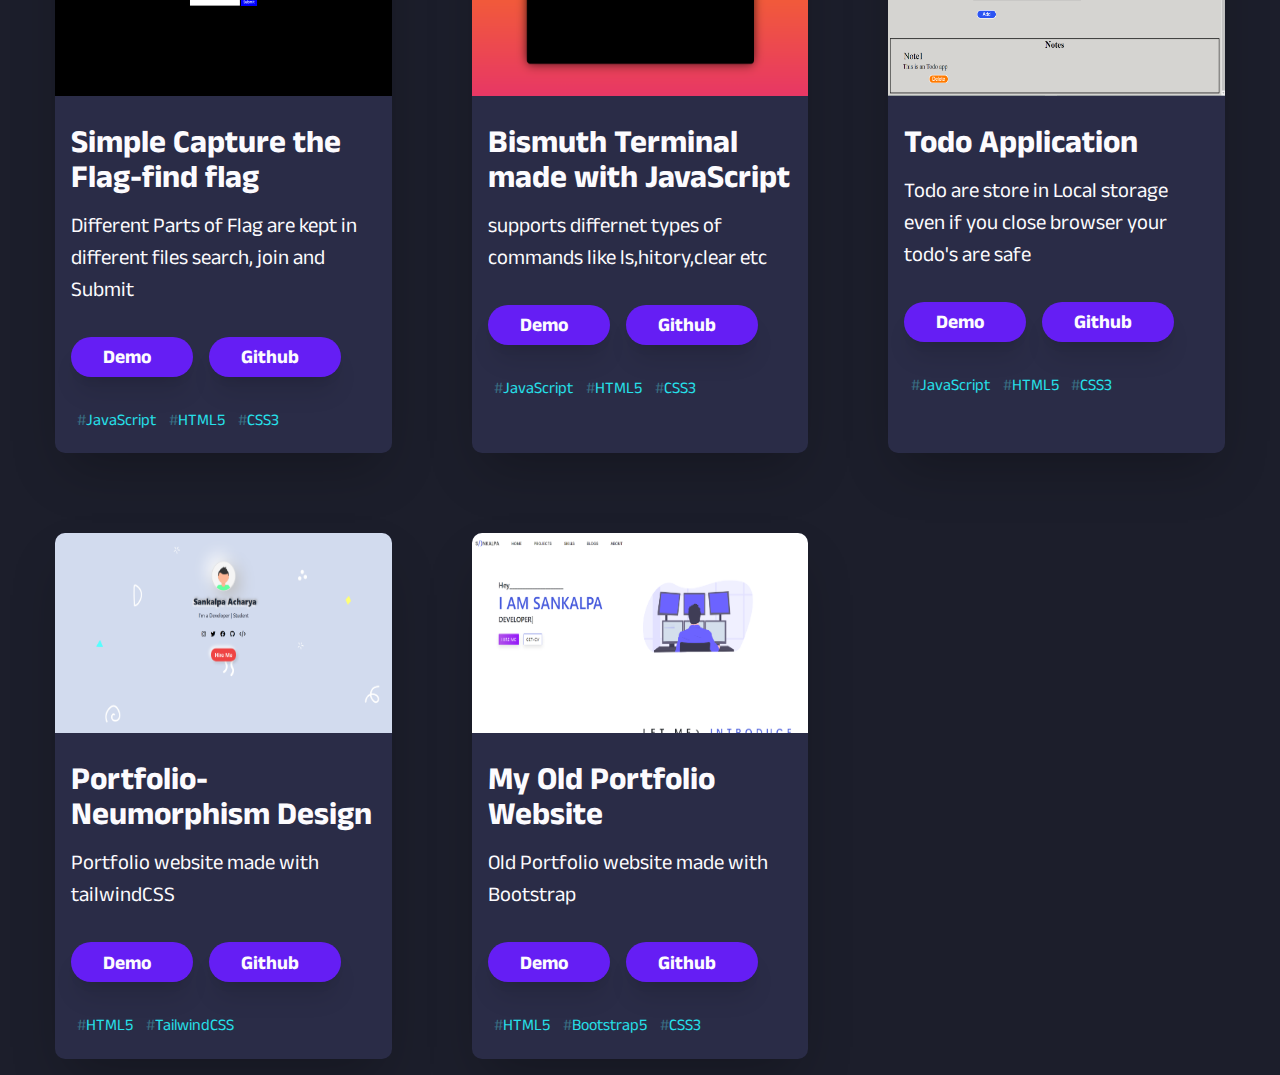
==== commit 2d1c13b0: "Update index.html" ====
--- a/project/index.html
+++ b/project/index.html
@@ -44,14 +44,15 @@
                     <h2 class="title">Karya(कार्य)-Tool for Kanban</h2>
                     <p class="title-sm">Karya(कार्य) is inspired from kanban, Kanban is a popular framework use to implement agile and DevOps software development.</p>
                     <div class="buttons flex">
-                        <a href="https://milanrijal.com.np/" target="_blank" class="btn">Demo <i
-                                class="fa-sharp fa-solid fa-boxes-stacked"></i></a>
-                        <a href="https://github.com/Sankalpa-Acharya/No-Source-For-Privacy" class="btn"
-                            target="_blank">Github <i class="fa-brands fa-github"></i></a>
-                    </div>
-                    <div class="tags flex">
-                        <div class="tag"><span>#</span>HTML5</div>
-                        <div class="tag"><span>#</span>CSS3</div>
+                        <a href="https://github.com/Sankalpa-Acharya/Karya/" target="_blank" class="btn">Demo <i
+                                class="fa-sharp fa-solid fa-boxes-stacked"></i></a>
+                        <a href="https://github.com/Sankalpa-Acharya/Karya" class="btn"
+                            target="_blank">Github <i class="fa-brands fa-github"></i></a>
+                    </div>
+                    <div class="tags flex">
+                        <div class="tag"><span>#</span>HTML5</div>
+                        <div class="tag"><span>#</span>CSS3</div>
+                        <div class="tag"><span>#</span>django</div>
                     </div>
                 </div>
             </div>
